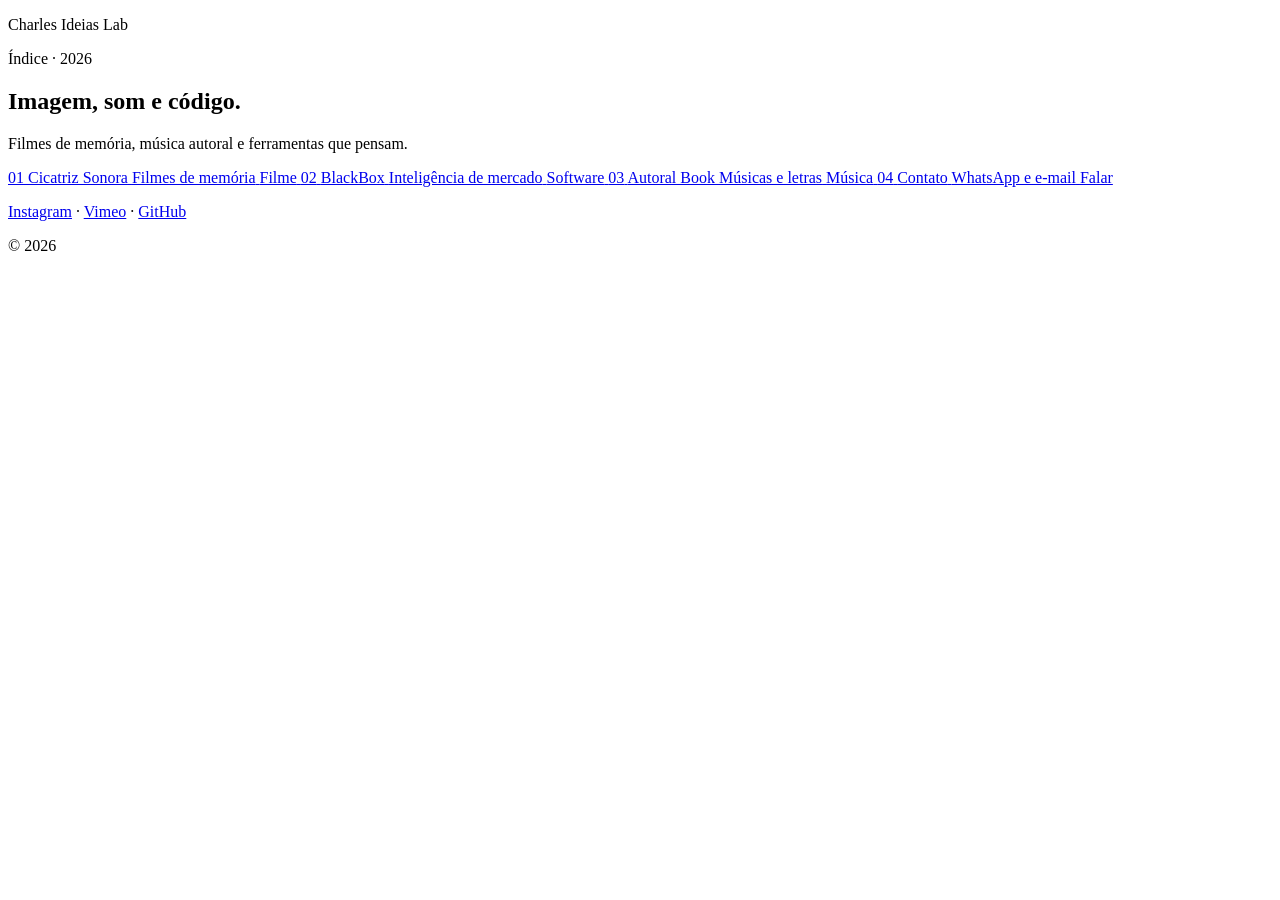
==== index.html @ 976e851d "chore: move published URLs to the charlesideiaslab account" ====
<!DOCTYPE html>
<html lang="pt-BR">
<head>
  <meta charset="utf-8">
  <meta name="viewport" content="width=device-width, initial-scale=1, viewport-fit=cover">
  <title>Charles Ideias Lab — imagem, som e código</title>
  <meta name="description" content="Filmes de memória, música autoral e ferramentas que pensam.">
  <meta name="theme-color" content="#F3F1EC">
  <link rel="canonical" href="https://charlesideiaslab.github.io/hub/">
  <meta property="og:type" content="website">
  <meta property="og:locale" content="pt_BR">
  <meta property="og:title" content="Charles Ideias Lab — imagem, som e código">
  <meta property="og:description" content="Filmes de memória, música autoral e ferramentas que pensam.">
  <meta property="og:image" content="https://charlesideiaslab.github.io/hub/assets/og.png">
  <meta name="twitter:card" content="summary_large_image">
  <link rel="icon" href="assets/favicon.svg" type="image/svg+xml">
  <link rel="preload" href="assets/manrope-latin-wght-normal.woff2" as="font" type="font/woff2" crossorigin>
  <link rel="stylesheet" href="styles.css">
</head>
<body>
  <div class="pagina">
    <header class="topo">
      <p class="marca">Charles Ideias Lab</p>
      <p class="status">Índice · 2026</p>
    </header>

    <main>
      <section class="heroi">
        <h1>Imagem, som e código.</h1>
        <p class="apoio">Filmes de memória, música autoral e ferramentas que pensam.</p>
      </section>

      <nav class="modulos" aria-label="Módulos">
        <a class="modulo" href="https://charlesideiaslab.github.io/cicatriz-sonora/" style="--c:#C25A3C;--c-ink:#A8452C">
          <span class="modulo__num" aria-hidden="true">01</span>
          <span class="chip" aria-hidden="true"></span>
          <span class="modulo__texto">
            <span class="modulo__nome">Cicatriz Sonora</span>
            <span class="modulo__desc">Filmes de memória</span>
          </span>
          <span class="modulo__tag">Filme</span>
        </a>

        <a class="modulo" href="https://github.com/agenteblackbox/blackbox" style="--c:#3B6BE2;--c-ink:#2F55B8">
          <span class="modulo__num" aria-hidden="true">02</span>
          <span class="chip" aria-hidden="true"></span>
          <span class="modulo__texto">
            <span class="modulo__nome">BlackBox</span>
            <span class="modulo__desc">Inteligência de mercado</span>
          </span>
          <span class="modulo__tag">Software</span>
        </a>

        <a class="modulo" href="https://autoral-book.vercel.app" style="--c:#B98A2E;--c-ink:#8A6420">
          <span class="modulo__num" aria-hidden="true">03</span>
          <span class="chip" aria-hidden="true"></span>
          <span class="modulo__texto">
            <span class="modulo__nome">Autoral Book</span>
            <span class="modulo__desc">Músicas e letras</span>
          </span>
          <span class="modulo__tag">Música</span>
        </a>

        <a class="modulo" href="https://wa.me/5547999220690" style="--c:#8C877D;--c-ink:#6E6960">
          <span class="modulo__num" aria-hidden="true">04</span>
          <span class="chip" aria-hidden="true"></span>
          <span class="modulo__texto">
            <span class="modulo__nome">Contato</span>
            <span class="modulo__desc">WhatsApp e e-mail</span>
          </span>
          <span class="modulo__tag">Falar</span>
        </a>
      </nav>
    </main>

    <footer class="rodape">
      <p class="rodape__links">
        <a href="https://www.instagram.com/cicatrizsonora/">Instagram</a>
        <span aria-hidden="true">·</span>
        <a href="https://vimeo.com/1237267495">Vimeo</a>
        <span aria-hidden="true">·</span>
        <a href="https://github.com/charlesideiaslab">GitHub</a>
      </p>
      <p class="rodape__ano">© 2026</p>
    </footer>
  </div>
</body>
</html>
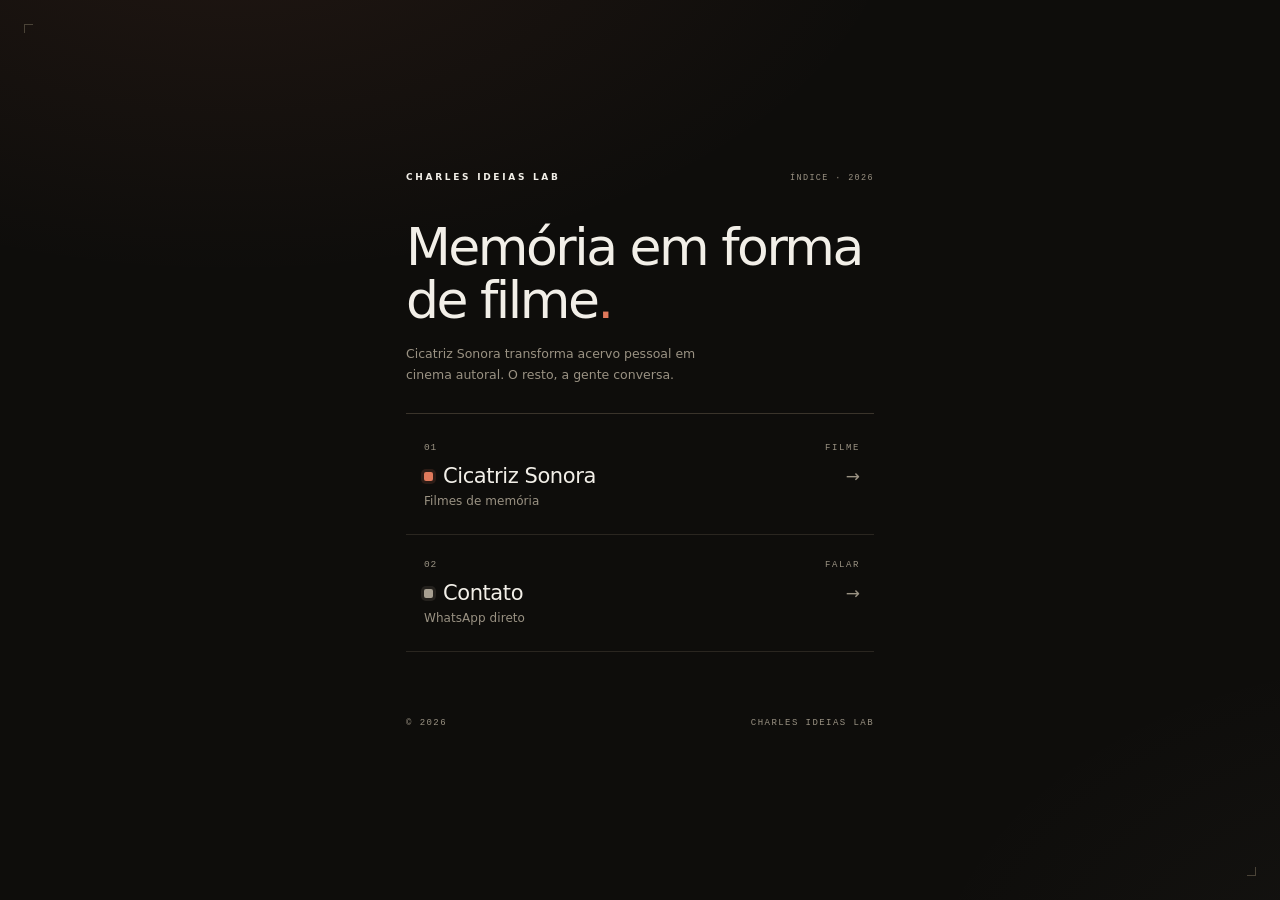
==== commit 16256a56: "feat: dark theme and a two-door index (Cicatriz, Contato)" ====
--- a/index.html
+++ b/index.html
@@ -3,14 +3,14 @@
 <head>
   <meta charset="utf-8">
   <meta name="viewport" content="width=device-width, initial-scale=1, viewport-fit=cover">
-  <title>Charles Ideias Lab — imagem, som e código</title>
-  <meta name="description" content="Filmes de memória, música autoral e ferramentas que pensam.">
-  <meta name="theme-color" content="#F3F1EC">
+  <title>Charles Ideias Lab — memória em forma de filme</title>
+  <meta name="description" content="Cicatriz Sonora transforma acervo pessoal em filmes de memória. Contato direto com Charles Ideias Lab.">
+  <meta name="theme-color" content="#0E0D0B">
   <link rel="canonical" href="https://charlesideiaslab.github.io/hub/">
   <meta property="og:type" content="website">
   <meta property="og:locale" content="pt_BR">
-  <meta property="og:title" content="Charles Ideias Lab — imagem, som e código">
-  <meta property="og:description" content="Filmes de memória, música autoral e ferramentas que pensam.">
+  <meta property="og:title" content="Charles Ideias Lab">
+  <meta property="og:description" content="Memória em forma de filme.">
   <meta property="og:image" content="https://charlesideiaslab.github.io/hub/assets/og.png">
   <meta name="twitter:card" content="summary_large_image">
   <link rel="icon" href="assets/favicon.svg" type="image/svg+xml">
@@ -26,62 +26,40 @@
 
     <main>
       <section class="heroi">
-        <h1>Imagem, som e código.</h1>
-        <p class="apoio">Filmes de memória, música autoral e ferramentas que pensam.</p>
+        <h1>Memória em forma<br>de filme<span class="ponto">.</span></h1>
+        <p class="apoio">Cicatriz Sonora transforma acervo pessoal em cinema autoral. O resto, a gente conversa.</p>
       </section>
 
       <nav class="modulos" aria-label="Módulos">
-        <a class="modulo" href="https://charlesideiaslab.github.io/cicatriz-sonora/" style="--c:#C25A3C;--c-ink:#A8452C">
-          <span class="modulo__num" aria-hidden="true">01</span>
-          <span class="chip" aria-hidden="true"></span>
-          <span class="modulo__texto">
-            <span class="modulo__nome">Cicatriz Sonora</span>
-            <span class="modulo__desc">Filmes de memória</span>
+        <a class="modulo" href="https://charlesideiaslab.github.io/cicatriz-sonora/" style="--c:#E0795B">
+          <span class="modulo__meta">
+            <span class="modulo__num" aria-hidden="true">01</span>
+            <span class="modulo__tag">Filme</span>
           </span>
-          <span class="modulo__tag">Filme</span>
+          <span class="modulo__linha">
+            <span class="modulo__nome"><span class="chip" aria-hidden="true"></span>Cicatriz Sonora</span>
+            <span class="modulo__seta" aria-hidden="true">→</span>
+          </span>
+          <span class="modulo__desc">Filmes de memória</span>
         </a>
 
-        <a class="modulo" href="https://github.com/agenteblackbox/blackbox" style="--c:#3B6BE2;--c-ink:#2F55B8">
-          <span class="modulo__num" aria-hidden="true">02</span>
-          <span class="chip" aria-hidden="true"></span>
-          <span class="modulo__texto">
-            <span class="modulo__nome">BlackBox</span>
-            <span class="modulo__desc">Inteligência de mercado</span>
+        <a class="modulo" href="https://wa.me/5547999220690" style="--c:#A79F91">
+          <span class="modulo__meta">
+            <span class="modulo__num" aria-hidden="true">02</span>
+            <span class="modulo__tag">Falar</span>
           </span>
-          <span class="modulo__tag">Software</span>
-        </a>
-
-        <a class="modulo" href="https://autoral-book.vercel.app" style="--c:#B98A2E;--c-ink:#8A6420">
-          <span class="modulo__num" aria-hidden="true">03</span>
-          <span class="chip" aria-hidden="true"></span>
-          <span class="modulo__texto">
-            <span class="modulo__nome">Autoral Book</span>
-            <span class="modulo__desc">Músicas e letras</span>
+          <span class="modulo__linha">
+            <span class="modulo__nome"><span class="chip" aria-hidden="true"></span>Contato</span>
+            <span class="modulo__seta" aria-hidden="true">→</span>
           </span>
-          <span class="modulo__tag">Música</span>
-        </a>
-
-        <a class="modulo" href="https://wa.me/5547999220690" style="--c:#8C877D;--c-ink:#6E6960">
-          <span class="modulo__num" aria-hidden="true">04</span>
-          <span class="chip" aria-hidden="true"></span>
-          <span class="modulo__texto">
-            <span class="modulo__nome">Contato</span>
-            <span class="modulo__desc">WhatsApp e e-mail</span>
-          </span>
-          <span class="modulo__tag">Falar</span>
+          <span class="modulo__desc">WhatsApp direto</span>
         </a>
       </nav>
     </main>
 
     <footer class="rodape">
-      <p class="rodape__links">
-        <a href="https://www.instagram.com/cicatrizsonora/">Instagram</a>
-        <span aria-hidden="true">·</span>
-        <a href="https://vimeo.com/1237267495">Vimeo</a>
-        <span aria-hidden="true">·</span>
-        <a href="https://github.com/charlesideiaslab">GitHub</a>
-      </p>
-      <p class="rodape__ano">© 2026</p>
+      <p>© 2026</p>
+      <p>Charles Ideias Lab</p>
     </footer>
   </div>
 </body>
--- a/styles.css
+++ b/styles.css
@@ -0,0 +1,290 @@
+﻿@font-face {
+  font-family: "Manrope";
+  src: url("assets/manrope-latin-wght-normal.woff2") format("woff2");
+  font-weight: 200 800;
+  font-style: normal;
+  font-display: swap;
+}
+
+:root {
+  --bg: #0E0D0B;
+  --bg-hover: #17140F;
+  --bg-active: #1D1913;
+  --ink: #F2EFE8;
+  --dim: #9A9283;
+  --rule: #2A2620;
+  --rule-strong: #3A342B;
+  --mark: #4A4337;
+  --accent: #E0795B;
+  --sans: "Manrope", system-ui, -apple-system, "Segoe UI", sans-serif;
+  --mono: ui-monospace, "Cascadia Mono", Consolas, "Courier New", monospace;
+}
+
+* { box-sizing: border-box; }
+
+html { background: var(--bg); }
+
+body {
+  margin: 0;
+  min-height: 100dvh;
+  background:
+    radial-gradient(1100px 620px at 18% -12%, rgba(224, 121, 91, .09), transparent 62%),
+    radial-gradient(900px 620px at 112% 112%, rgba(167, 159, 145, .05), transparent 58%),
+    var(--bg);
+  background-attachment: fixed;
+  color: var(--ink);
+  font-family: var(--sans);
+  -webkit-font-smoothing: antialiased;
+  -moz-osx-font-smoothing: grayscale;
+}
+
+
+p, h1 { margin: 0; }
+a { color: inherit; text-decoration: none; }
+
+::selection { background: rgba(224, 121, 91, .28); }
+
+.pagina {
+  min-height: 100dvh;
+  max-width: 520px;
+  margin: 0 auto;
+  padding: 34px 26px max(26px, env(safe-area-inset-bottom));
+  display: flex;
+  flex-direction: column;
+}
+
+.topo {
+  display: flex;
+  justify-content: space-between;
+  align-items: baseline;
+  gap: 16px;
+}
+
+.marca {
+  font-size: 9px;
+  font-weight: 600;
+  letter-spacing: .3em;
+  text-transform: uppercase;
+}
+
+.status {
+  font-family: var(--mono);
+  font-size: 8.5px;
+  letter-spacing: .16em;
+  text-transform: uppercase;
+  color: var(--dim);
+  white-space: nowrap;
+}
+
+.heroi {
+  padding: 38px 0 28px;
+  border-bottom: 1px solid var(--rule-strong);
+}
+
+h1 {
+  font-size: clamp(34px, 9.2vw, 44px);
+  line-height: 1.02;
+  font-weight: 400;
+  letter-spacing: -.048em;
+  text-wrap: balance;
+}
+
+.apoio {
+  margin-top: 16px;
+  max-width: 300px;
+  font-size: 12.5px;
+  line-height: 1.7;
+  color: var(--dim);
+  text-wrap: pretty;
+}
+
+.ponto { color: var(--accent); }
+
+.modulos { padding-top: 4px; }
+
+main {
+  display: flex;
+  flex-direction: column;
+  justify-content: center;
+  flex: 1;
+}
+
+.modulo {
+  position: relative;
+  display: block;
+  padding: 20px 12px 22px 16px;
+  border-bottom: 1px solid var(--rule);
+  transition: background .18s ease;
+}
+
+.modulo::before {
+  content: "";
+  position: absolute;
+  left: 0;
+  top: 16px;
+  bottom: 16px;
+  width: 2px;
+  background: var(--c);
+  opacity: 0;
+  transform: scaleY(.35);
+  transform-origin: center;
+  transition: opacity .18s ease, transform .18s ease;
+}
+
+.modulo__meta {
+  display: flex;
+  justify-content: space-between;
+  align-items: baseline;
+  gap: 12px;
+  margin-bottom: 11px;
+}
+
+.modulo__num {
+  font-family: var(--mono);
+  font-size: 9.5px;
+  letter-spacing: .08em;
+  color: var(--dim);
+}
+
+.modulo__tag {
+  font-family: var(--mono);
+  font-size: 9px;
+  letter-spacing: .18em;
+  text-transform: uppercase;
+  color: var(--dim);
+  transition: color .18s ease;
+}
+
+.modulo__linha {
+  display: flex;
+  justify-content: space-between;
+  align-items: center;
+  gap: 14px;
+}
+
+.modulo__nome {
+  display: inline-flex;
+  align-items: center;
+  gap: 10px;
+  font-size: 19px;
+  font-weight: 500;
+  letter-spacing: -.02em;
+}
+
+.chip {
+  width: 9px;
+  height: 9px;
+  border-radius: 2px;
+  background: var(--c);
+  box-shadow: 0 0 0 3px color-mix(in srgb, var(--c) 14%, transparent);
+}
+
+.modulo__seta {
+  font-size: 17px;
+  line-height: 1;
+  color: var(--dim);
+  transition: transform .18s ease, color .18s ease;
+}
+
+.modulo__desc {
+  display: block;
+  margin-top: 6px;
+  font-size: 12px;
+  letter-spacing: .005em;
+  color: var(--dim);
+}
+
+.modulo:focus-visible {
+  outline: 2px solid var(--ink);
+  outline-offset: 3px;
+}
+
+.modulo:active { background: var(--bg-active); }
+
+@media (hover: hover) {
+  .modulo:hover { background: var(--bg-hover); }
+  .modulo:hover::before { opacity: 1; transform: scaleY(1); }
+  .modulo:hover .modulo__seta { transform: translateX(4px); color: var(--ink); }
+  .modulo:hover .modulo__tag { color: var(--c); }
+}
+
+.rodape {
+  margin-top: auto;
+  padding-top: 22px;
+  display: flex;
+  justify-content: space-between;
+  align-items: center;
+  gap: 12px;
+  font-family: var(--mono);
+  font-size: 9px;
+  letter-spacing: .16em;
+  text-transform: uppercase;
+  color: var(--dim);
+}
+
+@keyframes aparecer {
+  from { opacity: 0; transform: translateY(8px); }
+  to { opacity: 1; transform: none; }
+}
+
+.topo, .heroi, .modulo {
+  animation: aparecer .55s cubic-bezier(.2, .7, .2, 1) both;
+}
+
+.heroi { animation-delay: .05s; }
+.modulo:nth-child(1) { animation-delay: .13s; }
+.modulo:nth-child(2) { animation-delay: .21s; }
+
+@media (prefers-reduced-motion: reduce) {
+  .topo, .heroi, .modulo { animation: none; }
+  .modulo,
+  .modulo::before,
+  .modulo__seta,
+  .modulo__tag { transition: none; }
+  .modulo:hover .modulo__seta { transform: none; }
+}
+
+@media (min-width: 900px) {
+  .pagina {
+    justify-content: center;
+    padding-top: 56px;
+    padding-bottom: 56px;
+  }
+
+  main {
+    display: block;
+    flex: 0 0 auto;
+  }
+
+  .rodape { margin-top: 44px; }
+
+  h1 { font-size: 52px; }
+
+  .modulo { padding: 24px 14px 26px 18px; }
+
+  .modulo__nome { font-size: 21px; }
+
+  .pagina::before,
+  .pagina::after {
+    content: "";
+    position: fixed;
+    width: 8px;
+    height: 8px;
+    pointer-events: none;
+    border-top: 1px solid var(--mark);
+    border-left: 1px solid var(--mark);
+    top: 24px;
+    left: 24px;
+  }
+
+  .pagina::after {
+    top: auto;
+    left: auto;
+    right: 24px;
+    bottom: 24px;
+    border-top: 0;
+    border-left: 0;
+    border-right: 1px solid var(--mark);
+    border-bottom: 1px solid var(--mark);
+  }
+}
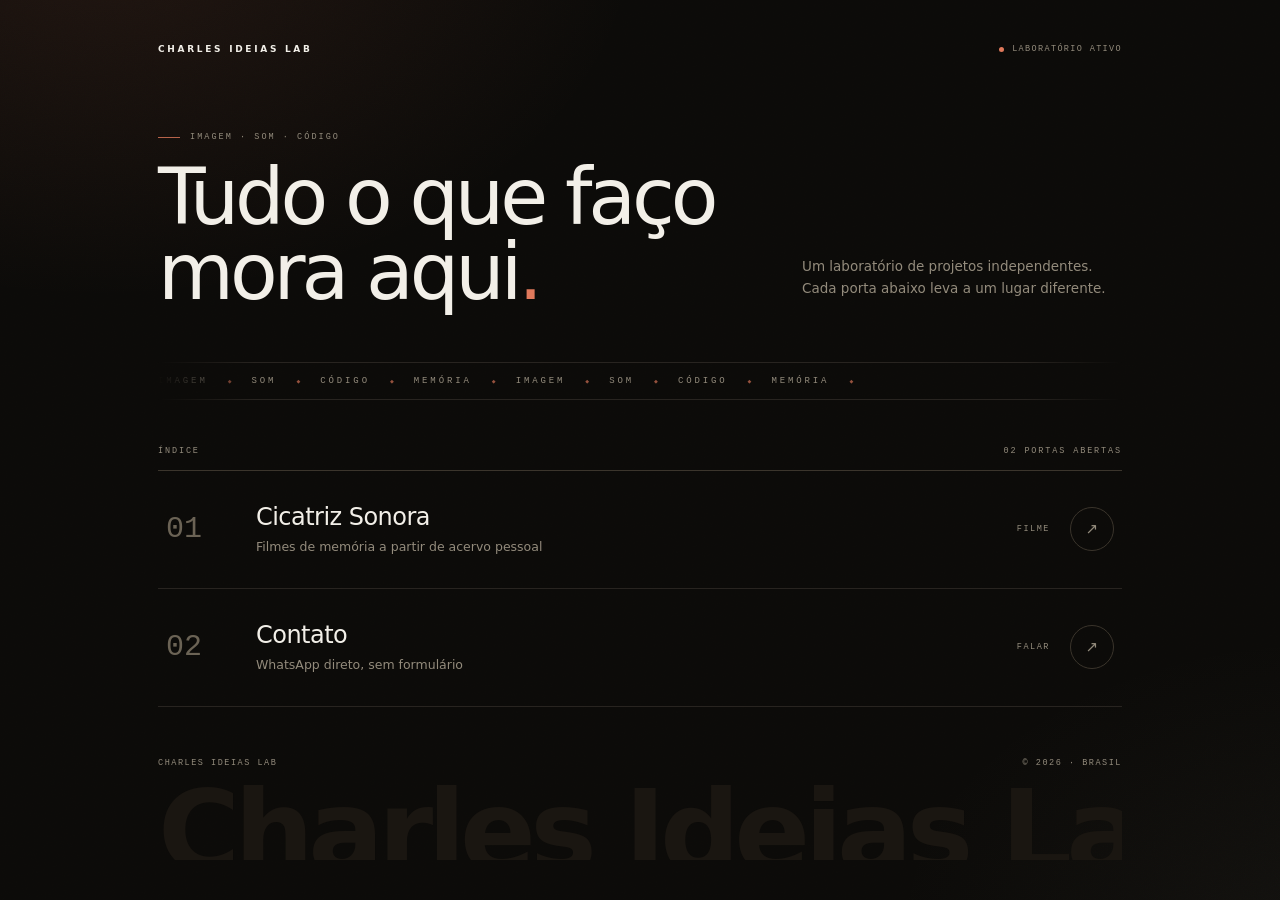
==== commit 51141687: "feat: brand home for the lab with ticker, index and masthead" ====
--- a/index.html
+++ b/index.html
@@ -3,14 +3,14 @@
 <head>
   <meta charset="utf-8">
   <meta name="viewport" content="width=device-width, initial-scale=1, viewport-fit=cover">
-  <title>Charles Ideias Lab — memória em forma de filme</title>
-  <meta name="description" content="Cicatriz Sonora transforma acervo pessoal em filmes de memória. Contato direto com Charles Ideias Lab.">
-  <meta name="theme-color" content="#0E0D0B">
+  <title>Charles Ideias Lab — tudo o que faço mora aqui</title>
+  <meta name="description" content="Laboratório de imagem, som e código. Projetos independentes, cada um com sua porta.">
+  <meta name="theme-color" content="#0C0B09">
   <link rel="canonical" href="https://charlesideiaslab.github.io/hub/">
   <meta property="og:type" content="website">
   <meta property="og:locale" content="pt_BR">
   <meta property="og:title" content="Charles Ideias Lab">
-  <meta property="og:description" content="Memória em forma de filme.">
+  <meta property="og:description" content="Tudo o que faço mora aqui.">
   <meta property="og:image" content="https://charlesideiaslab.github.io/hub/assets/og.png">
   <meta name="twitter:card" content="summary_large_image">
   <link rel="icon" href="assets/favicon.svg" type="image/svg+xml">
@@ -18,48 +18,68 @@
   <link rel="stylesheet" href="styles.css">
 </head>
 <body>
+  <div class="grao" aria-hidden="true"></div>
+
   <div class="pagina">
     <header class="topo">
       <p class="marca">Charles Ideias Lab</p>
-      <p class="status">Índice · 2026</p>
+      <p class="status"><span class="pulso" aria-hidden="true"></span>Laboratório ativo</p>
     </header>
 
     <main>
       <section class="heroi">
-        <h1>Memória em forma<br>de filme<span class="ponto">.</span></h1>
-        <p class="apoio">Cicatriz Sonora transforma acervo pessoal em cinema autoral. O resto, a gente conversa.</p>
+        <p class="olho">Imagem · Som · Código</p>
+        <h1>Tudo o que faço<br>mora aqui<span class="ponto">.</span></h1>
+        <p class="apoio">Um laboratório de projetos independentes. Cada porta abaixo leva a um lugar diferente.</p>
       </section>
 
-      <nav class="modulos" aria-label="Módulos">
-        <a class="modulo" href="https://charlesideiaslab.github.io/cicatriz-sonora/" style="--c:#E0795B">
-          <span class="modulo__meta">
+      <div class="ticker" aria-hidden="true">
+        <div class="ticker__trilha">
+          <span>Imagem</span><i>◆</i><span>Som</span><i>◆</i><span>Código</span><i>◆</i><span>Memória</span><i>◆</i>
+          <span>Imagem</span><i>◆</i><span>Som</span><i>◆</i><span>Código</span><i>◆</i><span>Memória</span><i>◆</i>
+        </div>
+      </div>
+
+      <section class="indice">
+        <div class="indice__topo">
+          <span class="rotulo">Índice</span>
+          <span class="rotulo">02 portas abertas</span>
+        </div>
+
+        <nav class="modulos" aria-label="Módulos">
+          <a class="modulo" href="https://charlesideiaslab.github.io/cicatriz-sonora/" style="--c:#E0795B">
             <span class="modulo__num" aria-hidden="true">01</span>
-            <span class="modulo__tag">Filme</span>
-          </span>
-          <span class="modulo__linha">
-            <span class="modulo__nome"><span class="chip" aria-hidden="true"></span>Cicatriz Sonora</span>
-            <span class="modulo__seta" aria-hidden="true">→</span>
-          </span>
-          <span class="modulo__desc">Filmes de memória</span>
-        </a>
+            <span class="modulo__corpo">
+              <span class="modulo__nome">Cicatriz Sonora</span>
+              <span class="modulo__desc">Filmes de memória a partir de acervo pessoal</span>
+            </span>
+            <span class="modulo__dir">
+              <span class="modulo__tag">Filme</span>
+              <span class="modulo__seta" aria-hidden="true">↗</span>
+            </span>
+          </a>
 
-        <a class="modulo" href="https://wa.me/5547999220690" style="--c:#A79F91">
-          <span class="modulo__meta">
+          <a class="modulo" href="https://wa.me/5547999220690" style="--c:#A79F91">
             <span class="modulo__num" aria-hidden="true">02</span>
-            <span class="modulo__tag">Falar</span>
-          </span>
-          <span class="modulo__linha">
-            <span class="modulo__nome"><span class="chip" aria-hidden="true"></span>Contato</span>
-            <span class="modulo__seta" aria-hidden="true">→</span>
-          </span>
-          <span class="modulo__desc">WhatsApp direto</span>
-        </a>
-      </nav>
+            <span class="modulo__corpo">
+              <span class="modulo__nome">Contato</span>
+              <span class="modulo__desc">WhatsApp direto, sem formulário</span>
+            </span>
+            <span class="modulo__dir">
+              <span class="modulo__tag">Falar</span>
+              <span class="modulo__seta" aria-hidden="true">↗</span>
+            </span>
+          </a>
+        </nav>
+      </section>
     </main>
 
     <footer class="rodape">
-      <p>© 2026</p>
-      <p>Charles Ideias Lab</p>
+      <div class="rodape__meta">
+        <span>Charles Ideias Lab</span>
+        <span>© 2026 · Brasil</span>
+      </div>
+      <p class="rodape__marca" aria-hidden="true">Charles Ideias Lab</p>
     </footer>
   </div>
 </body>
--- a/styles.css
+++ b/styles.css
@@ -7,14 +7,13 @@
 }
 
 :root {
-  --bg: #0E0D0B;
-  --bg-hover: #17140F;
-  --bg-active: #1D1913;
+  --bg: #0C0B09;
+  --bg-soft: #14120E;
   --ink: #F2EFE8;
-  --dim: #9A9283;
-  --rule: #2A2620;
-  --rule-strong: #3A342B;
-  --mark: #4A4337;
+  --dim: #938B7C;
+  --rule: #282420;
+  --rule-strong: #3B352C;
+  --num: #6B6355;
   --accent: #E0795B;
   --sans: "Manrope", system-ui, -apple-system, "Segoe UI", sans-serif;
   --mono: ui-monospace, "Cascadia Mono", Consolas, "Courier New", monospace;
@@ -28,8 +27,8 @@
   margin: 0;
   min-height: 100dvh;
   background:
-    radial-gradient(1100px 620px at 18% -12%, rgba(224, 121, 91, .09), transparent 62%),
-    radial-gradient(900px 620px at 112% 112%, rgba(167, 159, 145, .05), transparent 58%),
+    radial-gradient(900px 620px at 8% -8%, rgba(224, 121, 91, .10), transparent 60%),
+    radial-gradient(760px 520px at 104% 104%, rgba(147, 139, 124, .06), transparent 58%),
     var(--bg);
   background-attachment: fixed;
   color: var(--ink);
@@ -38,17 +37,27 @@
   -moz-osx-font-smoothing: grayscale;
 }
 
+.grao {
+  position: fixed;
+  inset: 0;
+  z-index: 0;
+  pointer-events: none;
+  opacity: .05;
+  mix-blend-mode: soft-light;
+  background-image: url("data:image/svg+xml,%3Csvg xmlns='http://www.w3.org/2000/svg' width='160' height='160'%3E%3Cfilter id='n'%3E%3CfeTurbulence type='fractalNoise' baseFrequency='.9' numOctaves='2'/%3E%3C/filter%3E%3Crect width='160' height='160' filter='url(%23n)'/%3E%3C/svg%3E");
+}
 
 p, h1 { margin: 0; }
 a { color: inherit; text-decoration: none; }
-
-::selection { background: rgba(224, 121, 91, .28); }
+::selection { background: rgba(224, 121, 91, .3); }
 
 .pagina {
+  position: relative;
+  z-index: 1;
   min-height: 100dvh;
-  max-width: 520px;
+  max-width: 1060px;
   margin: 0 auto;
-  padding: 34px 26px max(26px, env(safe-area-inset-bottom));
+  padding: 34px 24px max(26px, env(safe-area-inset-bottom));
   display: flex;
   flex-direction: column;
 }
@@ -56,18 +65,21 @@
 .topo {
   display: flex;
   justify-content: space-between;
-  align-items: baseline;
+  align-items: center;
   gap: 16px;
 }
 
 .marca {
   font-size: 9px;
-  font-weight: 600;
+  font-weight: 700;
   letter-spacing: .3em;
   text-transform: uppercase;
 }
 
 .status {
+  display: inline-flex;
+  align-items: center;
+  gap: 8px;
   font-family: var(--mono);
   font-size: 8.5px;
   letter-spacing: .16em;
@@ -76,122 +88,196 @@
   white-space: nowrap;
 }
 
-.heroi {
-  padding: 38px 0 28px;
+.pulso {
+  width: 5px;
+  height: 5px;
+  border-radius: 50%;
+  background: var(--accent);
+  animation: pulsar 2.8s ease-out infinite;
+}
+
+.heroi { padding: 46px 0 34px; }
+
+.olho {
+  display: flex;
+  align-items: center;
+  gap: 10px;
+  margin-bottom: 18px;
+  font-family: var(--mono);
+  font-size: 8.5px;
+  letter-spacing: .24em;
+  text-transform: uppercase;
+  color: var(--dim);
+}
+
+.olho::before {
+  content: "";
+  width: 22px;
+  height: 1px;
+  background: var(--accent);
+  opacity: .8;
+}
+
+h1 {
+  font-size: clamp(40px, 11vw, 56px);
+  line-height: .98;
+  font-weight: 400;
+  letter-spacing: -.052em;
+  text-wrap: balance;
+}
+
+.ponto { color: var(--accent); }
+
+.apoio {
+  margin-top: 20px;
+  max-width: 330px;
+  font-size: 13px;
+  line-height: 1.65;
+  color: var(--dim);
+  text-wrap: pretty;
+}
+
+.ticker {
+  overflow: hidden;
+  border-top: 1px solid var(--rule);
+  border-bottom: 1px solid var(--rule);
+  padding: 13px 0;
+  -webkit-mask-image: linear-gradient(90deg, transparent, #000 10%, #000 90%, transparent);
+  mask-image: linear-gradient(90deg, transparent, #000 10%, #000 90%, transparent);
+}
+
+.ticker__trilha {
+  display: flex;
+  align-items: center;
+  gap: 20px;
+  width: max-content;
+  animation: deslizar 34s linear infinite;
+}
+
+.ticker span {
+  font-family: var(--mono);
+  font-size: 9px;
+  letter-spacing: .32em;
+  text-transform: uppercase;
+  color: var(--dim);
+}
+
+.ticker i {
+  font-style: normal;
+  font-size: 5px;
+  color: var(--accent);
+  opacity: .65;
+}
+
+.indice { padding-top: 38px; }
+
+.indice__topo {
+  display: flex;
+  justify-content: space-between;
+  gap: 12px;
+  padding-bottom: 14px;
   border-bottom: 1px solid var(--rule-strong);
 }
 
-h1 {
-  font-size: clamp(34px, 9.2vw, 44px);
-  line-height: 1.02;
-  font-weight: 400;
-  letter-spacing: -.048em;
-  text-wrap: balance;
-}
-
-.apoio {
-  margin-top: 16px;
-  max-width: 300px;
-  font-size: 12.5px;
-  line-height: 1.7;
-  color: var(--dim);
-  text-wrap: pretty;
-}
-
-.ponto { color: var(--accent); }
-
-.modulos { padding-top: 4px; }
-
-main {
-  display: flex;
-  flex-direction: column;
-  justify-content: center;
-  flex: 1;
+.rotulo {
+  font-family: var(--mono);
+  font-size: 8.5px;
+  letter-spacing: .22em;
+  text-transform: uppercase;
+  color: var(--dim);
 }
 
 .modulo {
   position: relative;
-  display: block;
-  padding: 20px 12px 22px 16px;
+  display: grid;
+  grid-template-columns: 42px minmax(0, 1fr) auto;
+  align-items: center;
+  gap: 14px;
+  padding: 24px 4px;
   border-bottom: 1px solid var(--rule);
-  transition: background .18s ease;
+  isolation: isolate;
 }
 
 .modulo::before {
   content: "";
   position: absolute;
-  left: 0;
-  top: 16px;
-  bottom: 16px;
-  width: 2px;
-  background: var(--c);
+  inset: 0;
+  z-index: -1;
+  background: linear-gradient(90deg, color-mix(in srgb, var(--c) 9%, transparent), transparent 62%);
   opacity: 0;
-  transform: scaleY(.35);
-  transform-origin: center;
-  transition: opacity .18s ease, transform .18s ease;
-}
-
-.modulo__meta {
-  display: flex;
-  justify-content: space-between;
-  align-items: baseline;
-  gap: 12px;
-  margin-bottom: 11px;
+  transition: opacity .25s ease;
+}
+
+.modulo::after {
+  content: "";
+  position: absolute;
+  right: -30px;
+  top: 50%;
+  width: 200px;
+  height: 200px;
+  transform: translateY(-50%);
+  z-index: -1;
+  background: radial-gradient(circle, color-mix(in srgb, var(--c) 20%, transparent), transparent 68%);
+  opacity: 0;
+  transition: opacity .3s ease;
+  pointer-events: none;
 }
 
 .modulo__num {
   font-family: var(--mono);
-  font-size: 9.5px;
-  letter-spacing: .08em;
-  color: var(--dim);
-}
-
-.modulo__tag {
-  font-family: var(--mono);
-  font-size: 9px;
-  letter-spacing: .18em;
-  text-transform: uppercase;
-  color: var(--dim);
-  transition: color .18s ease;
-}
-
-.modulo__linha {
-  display: flex;
-  justify-content: space-between;
-  align-items: center;
-  gap: 14px;
-}
+  font-size: clamp(24px, 6.4vw, 30px);
+  line-height: 1;
+  color: var(--num);
+  font-variant-numeric: tabular-nums;
+  transition: color .25s ease;
+}
+
+.modulo__corpo { min-width: 0; }
 
 .modulo__nome {
-  display: inline-flex;
-  align-items: center;
-  gap: 10px;
-  font-size: 19px;
+  display: block;
+  font-size: clamp(19px, 5.2vw, 24px);
   font-weight: 500;
-  letter-spacing: -.02em;
-}
-
-.chip {
-  width: 9px;
-  height: 9px;
-  border-radius: 2px;
-  background: var(--c);
-  box-shadow: 0 0 0 3px color-mix(in srgb, var(--c) 14%, transparent);
-}
-
-.modulo__seta {
-  font-size: 17px;
-  line-height: 1;
-  color: var(--dim);
-  transition: transform .18s ease, color .18s ease;
+  letter-spacing: -.022em;
+  transition: transform .25s ease;
 }
 
 .modulo__desc {
   display: block;
-  margin-top: 6px;
-  font-size: 12px;
-  letter-spacing: .005em;
-  color: var(--dim);
+  margin-top: 5px;
+  font-size: 11.5px;
+  line-height: 1.45;
+  color: var(--dim);
+  overflow: hidden;
+  text-overflow: ellipsis;
+}
+
+.modulo__dir {
+  display: flex;
+  align-items: center;
+  gap: 14px;
+}
+
+.modulo__tag {
+  font-family: var(--mono);
+  font-size: 8.5px;
+  letter-spacing: .18em;
+  text-transform: uppercase;
+  color: var(--dim);
+  transition: color .25s ease;
+}
+
+.modulo__seta {
+  display: grid;
+  place-items: center;
+  width: 40px;
+  height: 40px;
+  border: 1px solid var(--rule-strong);
+  border-radius: 50%;
+  font-size: 14px;
+  line-height: 1;
+  color: var(--dim);
+  transition: transform .25s ease, background .25s ease, border-color .25s ease, color .25s ease;
 }
 
 .modulo:focus-visible {
@@ -199,92 +285,124 @@
   outline-offset: 3px;
 }
 
-.modulo:active { background: var(--bg-active); }
+.modulo:active { background: var(--bg-soft); }
 
 @media (hover: hover) {
-  .modulo:hover { background: var(--bg-hover); }
-  .modulo:hover::before { opacity: 1; transform: scaleY(1); }
-  .modulo:hover .modulo__seta { transform: translateX(4px); color: var(--ink); }
-  .modulo:hover .modulo__tag { color: var(--c); }
+  .modulo:hover::before,
+  .modulo:hover::after { opacity: 1; }
+  .modulo:hover .modulo__num { color: var(--c); }
+  .modulo:hover .modulo__nome { transform: translateX(3px); }
+  .modulo:hover .modulo__tag { color: var(--ink); }
+  .modulo:hover .modulo__seta {
+    background: var(--c);
+    border-color: var(--c);
+    color: #0C0B09;
+    transform: rotate(45deg);
+  }
 }
 
 .rodape {
   margin-top: auto;
-  padding-top: 22px;
+  padding-top: 44px;
+  overflow: hidden;
+}
+
+.rodape__meta {
   display: flex;
   justify-content: space-between;
   align-items: center;
   gap: 12px;
-  font-family: var(--mono);
-  font-size: 9px;
-  letter-spacing: .16em;
-  text-transform: uppercase;
-  color: var(--dim);
+  padding-bottom: 20px;
+  font-family: var(--mono);
+  font-size: 8.5px;
+  letter-spacing: .18em;
+  text-transform: uppercase;
+  color: var(--dim);
+}
+
+.rodape__marca {
+  margin: 0 0 -.14em;
+  font-size: clamp(40px, 9vw, 112px);
+  line-height: .78;
+  font-weight: 700;
+  letter-spacing: -.052em;
+  white-space: nowrap;
+  color: #1A1611;
+}
+
+@keyframes pulsar {
+  0% { box-shadow: 0 0 0 0 rgba(224, 121, 91, .45); }
+  70% { box-shadow: 0 0 0 7px rgba(224, 121, 91, 0); }
+  100% { box-shadow: 0 0 0 0 rgba(224, 121, 91, 0); }
+}
+
+@keyframes deslizar {
+  to { transform: translateX(-50%); }
 }
 
 @keyframes aparecer {
-  from { opacity: 0; transform: translateY(8px); }
+  from { opacity: 0; transform: translateY(10px); }
   to { opacity: 1; transform: none; }
 }
 
-.topo, .heroi, .modulo {
-  animation: aparecer .55s cubic-bezier(.2, .7, .2, 1) both;
+.topo, .heroi, .ticker, .indice {
+  animation: aparecer .6s cubic-bezier(.2, .7, .2, 1) both;
 }
 
 .heroi { animation-delay: .05s; }
-.modulo:nth-child(1) { animation-delay: .13s; }
-.modulo:nth-child(2) { animation-delay: .21s; }
+.ticker { animation-delay: .14s; }
+.indice { animation-delay: .2s; }
 
 @media (prefers-reduced-motion: reduce) {
-  .topo, .heroi, .modulo { animation: none; }
-  .modulo,
-  .modulo::before,
-  .modulo__seta,
-  .modulo__tag { transition: none; }
+  .topo, .heroi, .ticker, .indice { animation: none; }
+  .ticker__trilha { animation: none; }
+  .pulso { animation: none; }
+  .modulo, .modulo::before, .modulo::after,
+  .modulo__num, .modulo__nome, .modulo__tag, .modulo__seta { transition: none; }
+  .modulo:hover .modulo__nome { transform: none; }
   .modulo:hover .modulo__seta { transform: none; }
 }
 
 @media (min-width: 900px) {
-  .pagina {
-    justify-content: center;
-    padding-top: 56px;
-    padding-bottom: 56px;
+  .pagina { padding: 44px 48px 40px; }
+
+  .heroi {
+    display: grid;
+    grid-template-columns: minmax(0, 1fr) 320px;
+    column-gap: 64px;
+    align-items: end;
+    padding: 78px 0 52px;
   }
 
-  main {
-    display: block;
-    flex: 0 0 auto;
+  .olho { grid-column: 1 / -1; }
+
+  h1 {
+    grid-column: 1;
+    font-size: 78px;
+    line-height: .96;
   }
 
-  .rodape { margin-top: 44px; }
-
-  h1 { font-size: 52px; }
-
-  .modulo { padding: 24px 14px 26px 18px; }
-
-  .modulo__nome { font-size: 21px; }
-
-  .pagina::before,
-  .pagina::after {
-    content: "";
-    position: fixed;
-    width: 8px;
-    height: 8px;
-    pointer-events: none;
-    border-top: 1px solid var(--mark);
-    border-left: 1px solid var(--mark);
-    top: 24px;
-    left: 24px;
+  .apoio {
+    grid-column: 2;
+    align-self: end;
+    margin-top: 0;
+    padding-bottom: 10px;
+    font-size: 13.5px;
   }
 
-  .pagina::after {
-    top: auto;
-    left: auto;
-    right: 24px;
-    bottom: 24px;
-    border-top: 0;
-    border-left: 0;
-    border-right: 1px solid var(--mark);
-    border-bottom: 1px solid var(--mark);
+  .indice { padding-top: 46px; }
+
+  .modulo {
+    grid-template-columns: 64px minmax(0, 1fr) auto;
+    gap: 26px;
+    padding: 32px 8px;
   }
-}
+
+  .modulo__desc { margin-top: 7px; font-size: 12.5px; }
+
+  .modulo__seta { width: 44px; height: 44px; font-size: 15px; }
+
+  .modulo__dir { gap: 20px; }
+
+  .rodape { padding-top: 48px; }
+}
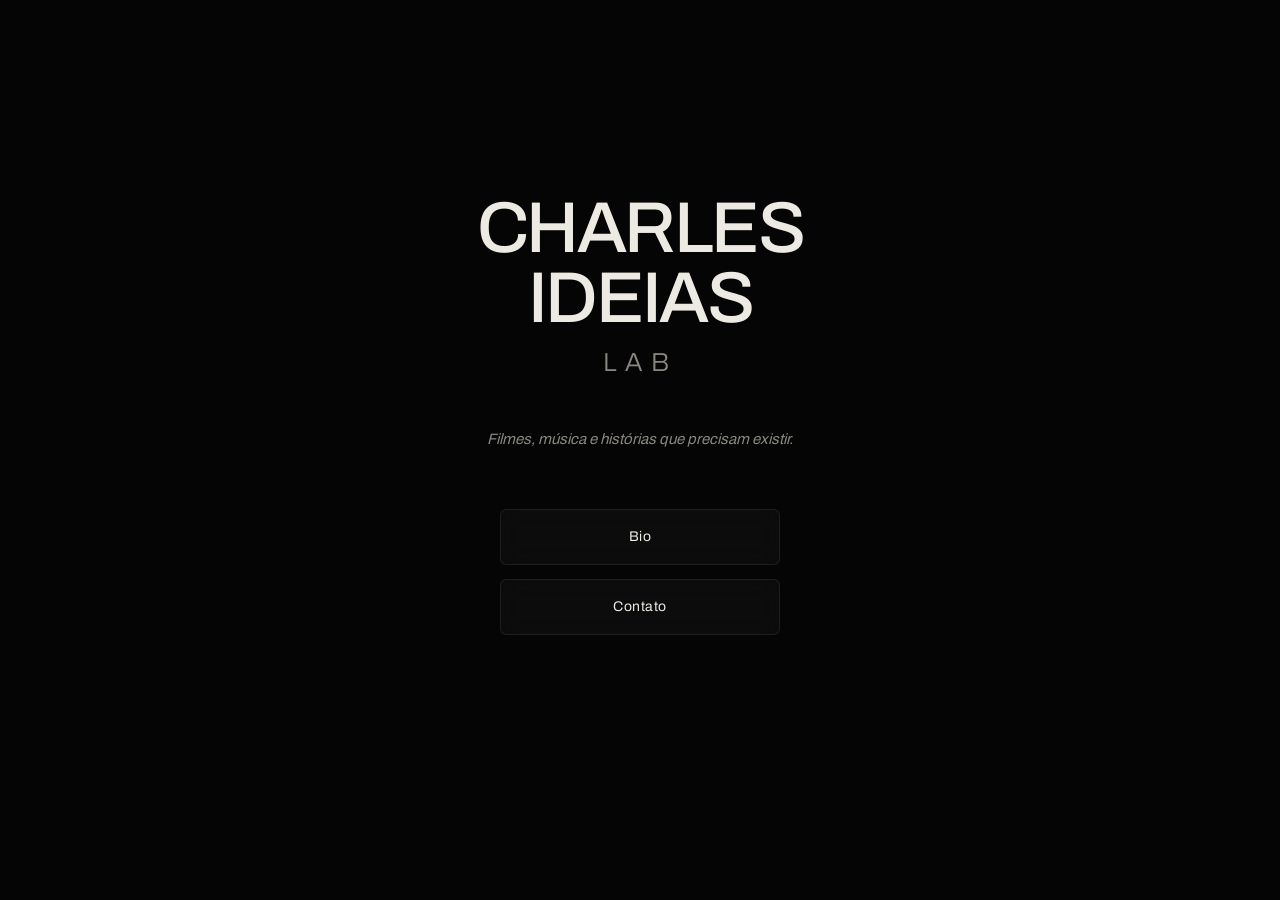
==== commit 78d6369d: "feat: capa minimalista de cineasta com fundo de video e menu glass - Layout centralizado estilo link" ====
--- a/index.html
+++ b/index.html
@@ -1,86 +1,41 @@
-<!DOCTYPE html>
+﻿<!DOCTYPE html>
 <html lang="pt-BR">
 <head>
   <meta charset="utf-8">
   <meta name="viewport" content="width=device-width, initial-scale=1, viewport-fit=cover">
-  <title>Charles Ideias Lab — tudo o que faço mora aqui</title>
-  <meta name="description" content="Laboratório de imagem, som e código. Projetos independentes, cada um com sua porta.">
-  <meta name="theme-color" content="#0C0B09">
+  <title>Charles Ideias Lab</title>
+  <meta name="description" content="Filmes, música e histórias que precisam existir.">
+  <meta name="theme-color" content="#050505">
   <link rel="canonical" href="https://charlesideiaslab.github.io/hub/">
   <meta property="og:type" content="website">
   <meta property="og:locale" content="pt_BR">
   <meta property="og:title" content="Charles Ideias Lab">
-  <meta property="og:description" content="Tudo o que faço mora aqui.">
+  <meta property="og:description" content="Filmes, música e histórias que precisam existir.">
   <meta property="og:image" content="https://charlesideiaslab.github.io/hub/assets/og.png">
   <meta name="twitter:card" content="summary_large_image">
   <link rel="icon" href="assets/favicon.svg" type="image/svg+xml">
-  <link rel="preload" href="assets/manrope-latin-wght-normal.woff2" as="font" type="font/woff2" crossorigin>
+  <link rel="preload" href="assets/archivo-latin.woff2" as="font" type="font/woff2" crossorigin>
   <link rel="stylesheet" href="styles.css">
 </head>
 <body>
-  <div class="grao" aria-hidden="true"></div>
+  <div class="fundo-video">
+    <video autoplay muted loop playsinline>
+      <source src="assets/background 4.mp4" type="video/mp4">
+    </video>
+  </div>
 
-  <div class="pagina">
-    <header class="topo">
-      <p class="marca">Charles Ideias Lab</p>
-      <p class="status"><span class="pulso" aria-hidden="true"></span>Laboratório ativo</p>
+  <div class="centro">
+    <header class="marca-bloco">
+      <h1 class="marca">Charles Ideias</h1>
+      <p class="complemento">Lab</p>
     </header>
 
-    <main>
-      <section class="heroi">
-        <p class="olho">Imagem · Som · Código</p>
-        <h1>Tudo o que faço<br>mora aqui<span class="ponto">.</span></h1>
-        <p class="apoio">Um laboratório de projetos independentes. Cada porta abaixo leva a um lugar diferente.</p>
-      </section>
+    <p class="frase">Filmes, música e histórias que precisam existir.</p>
 
-      <div class="ticker" aria-hidden="true">
-        <div class="ticker__trilha">
-          <span>Imagem</span><i>◆</i><span>Som</span><i>◆</i><span>Código</span><i>◆</i><span>Memória</span><i>◆</i>
-          <span>Imagem</span><i>◆</i><span>Som</span><i>◆</i><span>Código</span><i>◆</i><span>Memória</span><i>◆</i>
-        </div>
-      </div>
-
-      <section class="indice">
-        <div class="indice__topo">
-          <span class="rotulo">Índice</span>
-          <span class="rotulo">02 portas abertas</span>
-        </div>
-
-        <nav class="modulos" aria-label="Módulos">
-          <a class="modulo" href="https://charlesideiaslab.github.io/cicatriz-sonora/" style="--c:#E0795B">
-            <span class="modulo__num" aria-hidden="true">01</span>
-            <span class="modulo__corpo">
-              <span class="modulo__nome">Cicatriz Sonora</span>
-              <span class="modulo__desc">Filmes de memória a partir de acervo pessoal</span>
-            </span>
-            <span class="modulo__dir">
-              <span class="modulo__tag">Filme</span>
-              <span class="modulo__seta" aria-hidden="true">↗</span>
-            </span>
-          </a>
-
-          <a class="modulo" href="https://wa.me/5547999220690" style="--c:#A79F91">
-            <span class="modulo__num" aria-hidden="true">02</span>
-            <span class="modulo__corpo">
-              <span class="modulo__nome">Contato</span>
-              <span class="modulo__desc">WhatsApp direto, sem formulário</span>
-            </span>
-            <span class="modulo__dir">
-              <span class="modulo__tag">Falar</span>
-              <span class="modulo__seta" aria-hidden="true">↗</span>
-            </span>
-          </a>
-        </nav>
-      </section>
-    </main>
-
-    <footer class="rodape">
-      <div class="rodape__meta">
-        <span>Charles Ideias Lab</span>
-        <span>© 2026 · Brasil</span>
-      </div>
-      <p class="rodape__marca" aria-hidden="true">Charles Ideias Lab</p>
-    </footer>
+    <nav class="menu" aria-label="Menu principal">
+      <a href="bio.html">Bio</a>
+      <a href="contato.html">Contato</a>
+    </nav>
   </div>
 </body>
 </html>
--- a/styles.css
+++ b/styles.css
@@ -1,408 +1,310 @@
 ﻿@font-face {
-  font-family: "Manrope";
-  src: url("assets/manrope-latin-wght-normal.woff2") format("woff2");
-  font-weight: 200 800;
+  font-family: "Archivo";
+  src: url("assets/archivo-latin.woff2") format("woff2");
+  font-weight: 300 700;
   font-style: normal;
   font-display: swap;
 }
 
 :root {
-  --bg: #0C0B09;
-  --bg-soft: #14120E;
-  --ink: #F2EFE8;
-  --dim: #938B7C;
-  --rule: #282420;
-  --rule-strong: #3B352C;
-  --num: #6B6355;
-  --accent: #E0795B;
-  --sans: "Manrope", system-ui, -apple-system, "Segoe UI", sans-serif;
-  --mono: ui-monospace, "Cascadia Mono", Consolas, "Courier New", monospace;
-}
-
-* { box-sizing: border-box; }
-
-html { background: var(--bg); }
+  --bg: #050505;
+  --ink: #edeae3;
+  --dim: #8a8780;
+  --line: rgba(255, 255, 255, 0.08);
+  --glass: rgba(255, 255, 255, 0.03);
+  --glass-hover: rgba(255, 255, 255, 0.06);
+  --pad: clamp(22px, 5vw, 64px);
+}
+
+*,
+*::before,
+*::after {
+  box-sizing: border-box;
+}
+
+html {
+  background: var(--bg);
+}
 
 body {
   margin: 0;
-  min-height: 100dvh;
-  background:
-    radial-gradient(900px 620px at 8% -8%, rgba(224, 121, 91, .10), transparent 60%),
-    radial-gradient(760px 520px at 104% 104%, rgba(147, 139, 124, .06), transparent 58%),
-    var(--bg);
-  background-attachment: fixed;
+  min-height: 100svh;
+  display: flex;
+  align-items: center;
+  justify-content: center;
+  padding: 0 var(--pad);
+  background: var(--bg);
   color: var(--ink);
-  font-family: var(--sans);
+  font-family: "Archivo", "Helvetica Neue", Arial, sans-serif;
+  font-size: 15px;
+  line-height: 1.6;
   -webkit-font-smoothing: antialiased;
-  -moz-osx-font-smoothing: grayscale;
-}
-
-.grao {
+  text-rendering: optimizeLegibility;
+  overflow-x: hidden;
+}
+
+/* fundo de vídeo */
+
+.fundo-video {
   position: fixed;
   inset: 0;
-  z-index: 0;
-  pointer-events: none;
-  opacity: .05;
-  mix-blend-mode: soft-light;
-  background-image: url("data:image/svg+xml,%3Csvg xmlns='http://www.w3.org/2000/svg' width='160' height='160'%3E%3Cfilter id='n'%3E%3CfeTurbulence type='fractalNoise' baseFrequency='.9' numOctaves='2'/%3E%3C/filter%3E%3Crect width='160' height='160' filter='url(%23n)'/%3E%3C/svg%3E");
-}
-
-p, h1 { margin: 0; }
-a { color: inherit; text-decoration: none; }
-::selection { background: rgba(224, 121, 91, .3); }
-
-.pagina {
-  position: relative;
-  z-index: 1;
-  min-height: 100dvh;
-  max-width: 1060px;
-  margin: 0 auto;
-  padding: 34px 24px max(26px, env(safe-area-inset-bottom));
-  display: flex;
-  flex-direction: column;
-}
-
-.topo {
-  display: flex;
-  justify-content: space-between;
-  align-items: center;
-  gap: 16px;
-}
-
-.marca {
-  font-size: 9px;
-  font-weight: 700;
-  letter-spacing: .3em;
-  text-transform: uppercase;
-}
-
-.status {
-  display: inline-flex;
-  align-items: center;
-  gap: 8px;
-  font-family: var(--mono);
-  font-size: 8.5px;
-  letter-spacing: .16em;
-  text-transform: uppercase;
-  color: var(--dim);
-  white-space: nowrap;
-}
-
-.pulso {
-  width: 5px;
-  height: 5px;
-  border-radius: 50%;
-  background: var(--accent);
-  animation: pulsar 2.8s ease-out infinite;
-}
-
-.heroi { padding: 46px 0 34px; }
-
-.olho {
-  display: flex;
-  align-items: center;
-  gap: 10px;
-  margin-bottom: 18px;
-  font-family: var(--mono);
-  font-size: 8.5px;
-  letter-spacing: .24em;
-  text-transform: uppercase;
-  color: var(--dim);
-}
-
-.olho::before {
-  content: "";
-  width: 22px;
-  height: 1px;
-  background: var(--accent);
-  opacity: .8;
-}
-
-h1 {
-  font-size: clamp(40px, 11vw, 56px);
-  line-height: .98;
-  font-weight: 400;
-  letter-spacing: -.052em;
-  text-wrap: balance;
-}
-
-.ponto { color: var(--accent); }
-
-.apoio {
-  margin-top: 20px;
-  max-width: 330px;
-  font-size: 13px;
-  line-height: 1.65;
-  color: var(--dim);
-  text-wrap: pretty;
-}
-
-.ticker {
+  z-index: -2;
   overflow: hidden;
-  border-top: 1px solid var(--rule);
-  border-bottom: 1px solid var(--rule);
-  padding: 13px 0;
-  -webkit-mask-image: linear-gradient(90deg, transparent, #000 10%, #000 90%, transparent);
-  mask-image: linear-gradient(90deg, transparent, #000 10%, #000 90%, transparent);
-}
-
-.ticker__trilha {
-  display: flex;
-  align-items: center;
-  gap: 20px;
-  width: max-content;
-  animation: deslizar 34s linear infinite;
-}
-
-.ticker span {
-  font-family: var(--mono);
-  font-size: 9px;
-  letter-spacing: .32em;
-  text-transform: uppercase;
-  color: var(--dim);
-}
-
-.ticker i {
-  font-style: normal;
-  font-size: 5px;
-  color: var(--accent);
-  opacity: .65;
-}
-
-.indice { padding-top: 38px; }
-
-.indice__topo {
-  display: flex;
-  justify-content: space-between;
-  gap: 12px;
-  padding-bottom: 14px;
-  border-bottom: 1px solid var(--rule-strong);
-}
-
-.rotulo {
-  font-family: var(--mono);
-  font-size: 8.5px;
-  letter-spacing: .22em;
-  text-transform: uppercase;
-  color: var(--dim);
-}
-
-.modulo {
-  position: relative;
-  display: grid;
-  grid-template-columns: 42px minmax(0, 1fr) auto;
-  align-items: center;
-  gap: 14px;
-  padding: 24px 4px;
-  border-bottom: 1px solid var(--rule);
-  isolation: isolate;
-}
-
-.modulo::before {
+}
+
+.fundo-video video {
+  width: 100%;
+  height: 100%;
+  object-fit: cover;
+  opacity: 0.35;
+}
+
+.fundo-video::after {
   content: "";
   position: absolute;
   inset: 0;
-  z-index: -1;
-  background: linear-gradient(90deg, color-mix(in srgb, var(--c) 9%, transparent), transparent 62%);
-  opacity: 0;
-  transition: opacity .25s ease;
-}
-
-.modulo::after {
-  content: "";
-  position: absolute;
-  right: -30px;
-  top: 50%;
-  width: 200px;
-  height: 200px;
-  transform: translateY(-50%);
-  z-index: -1;
-  background: radial-gradient(circle, color-mix(in srgb, var(--c) 20%, transparent), transparent 68%);
-  opacity: 0;
-  transition: opacity .3s ease;
-  pointer-events: none;
-}
-
-.modulo__num {
-  font-family: var(--mono);
-  font-size: clamp(24px, 6.4vw, 30px);
-  line-height: 1;
-  color: var(--num);
-  font-variant-numeric: tabular-nums;
-  transition: color .25s ease;
-}
-
-.modulo__corpo { min-width: 0; }
-
-.modulo__nome {
-  display: block;
-  font-size: clamp(19px, 5.2vw, 24px);
+  background: radial-gradient(ellipse at center, transparent 0%, var(--bg) 75%);
+}
+
+::selection {
+  background: var(--ink);
+  color: var(--bg);
+}
+
+a {
+  color: inherit;
+  text-decoration: none;
+}
+
+h1,
+p {
+  margin: 0;
+}
+
+:focus-visible {
+  outline: 2px solid var(--ink);
+  outline-offset: 5px;
+}
+
+/* layout centralizado */
+
+.centro {
+  display: flex;
+  flex-direction: column;
+  align-items: center;
+  text-align: center;
+  width: 100%;
+  max-width: 560px;
+  padding: 60px 0;
+  margin-top: -8vh;
+}
+
+/* marca */
+
+.marca-bloco {
+  display: flex;
+  flex-direction: column;
+  align-items: center;
+}
+
+.marca {
+  font-size: clamp(38px, 6.5vw, 72px);
   font-weight: 500;
-  letter-spacing: -.022em;
-  transition: transform .25s ease;
-}
-
-.modulo__desc {
-  display: block;
-  margin-top: 5px;
-  font-size: 11.5px;
-  line-height: 1.45;
-  color: var(--dim);
-  overflow: hidden;
-  text-overflow: ellipsis;
-}
-
-.modulo__dir {
-  display: flex;
-  align-items: center;
-  gap: 14px;
-}
-
-.modulo__tag {
-  font-family: var(--mono);
-  font-size: 8.5px;
-  letter-spacing: .18em;
+  line-height: 0.98;
+  letter-spacing: -0.035em;
+  text-transform: uppercase;
+}
+
+.complemento {
+  margin-top: 8px;
+  font-size: clamp(18px, 2.8vw, 26px);
+  font-weight: 300;
+  letter-spacing: 0.32em;
   text-transform: uppercase;
   color: var(--dim);
-  transition: color .25s ease;
-}
-
-.modulo__seta {
-  display: grid;
-  place-items: center;
-  width: 40px;
-  height: 40px;
-  border: 1px solid var(--rule-strong);
-  border-radius: 50%;
+}
+
+/* frase */
+
+.frase {
+  margin-top: 44px;
+  font-size: clamp(13px, 1.2vw, 15px);
+  line-height: 1.7;
+  color: var(--dim);
+  white-space: nowrap;
+  font-style: italic;
+}
+
+/* menu glass */
+
+.menu {
+  display: flex;
+  flex-direction: column;
+  gap: 14px;
+  width: 100%;
+  max-width: 280px;
+  margin-top: 56px;
+}
+
+.menu a {
+  display: block;
+  padding: 16px 32px;
+  border: 1px solid var(--line);
+  border-radius: 6px;
+  background: var(--glass);
+  backdrop-filter: blur(12px);
+  -webkit-backdrop-filter: blur(12px);
   font-size: 14px;
-  line-height: 1;
+  font-weight: 400;
+  letter-spacing: 0.04em;
+  color: var(--ink);
+  transition: border-color 0.35s ease, background 0.35s ease, box-shadow 0.35s ease, transform 0.2s ease;
+}
+
+.menu a:hover {
+  border-color: rgba(255, 255, 255, 0.18);
+  background: var(--glass-hover);
+  box-shadow: 0 0 24px rgba(255, 255, 255, 0.04), inset 0 1px 0 rgba(255, 255, 255, 0.06);
+  transform: translateY(-1px);
+}
+
+.menu--contato {
+  max-width: 300px;
+  margin-top: 44px;
+}
+
+/* conteúdo interno */
+
+.conteudo {
+  width: 100%;
+  max-width: 520px;
+  margin-top: 52px;
+  display: flex;
+  flex-direction: column;
+  align-items: center;
+}
+
+.conteudo h1 {
+  font-size: clamp(30px, 4.5vw, 52px);
+  font-weight: 500;
+  line-height: 1.02;
+  letter-spacing: -0.04em;
+  text-align: center;
+}
+
+.intro {
+  margin-top: 14px;
+  font-size: 14px;
+  line-height: 1.7;
   color: var(--dim);
-  transition: transform .25s ease, background .25s ease, border-color .25s ease, color .25s ease;
-}
-
-.modulo:focus-visible {
-  outline: 2px solid var(--ink);
-  outline-offset: 3px;
-}
-
-.modulo:active { background: var(--bg-soft); }
-
-@media (hover: hover) {
-  .modulo:hover::before,
-  .modulo:hover::after { opacity: 1; }
-  .modulo:hover .modulo__num { color: var(--c); }
-  .modulo:hover .modulo__nome { transform: translateX(3px); }
-  .modulo:hover .modulo__tag { color: var(--ink); }
-  .modulo:hover .modulo__seta {
-    background: var(--c);
-    border-color: var(--c);
-    color: #0C0B09;
-    transform: rotate(45deg);
-  }
-}
-
-.rodape {
-  margin-top: auto;
-  padding-top: 44px;
-  overflow: hidden;
-}
-
-.rodape__meta {
-  display: flex;
-  justify-content: space-between;
-  align-items: center;
-  gap: 12px;
-  padding-bottom: 20px;
-  font-family: var(--mono);
-  font-size: 8.5px;
-  letter-spacing: .18em;
-  text-transform: uppercase;
+  text-align: center;
+}
+
+.texto {
+  margin-top: 32px;
+  font-size: 14.5px;
+  line-height: 1.85;
+  color: #bebbb4;
+  text-align: justify;
+}
+
+.texto p + p {
+  margin-top: 18px;
+}
+
+.texto strong {
+  font-weight: 500;
+  color: var(--ink);
+}
+
+/* contato */
+
+.menu--contato a {
+  display: flex;
+  align-items: center;
+  justify-content: center;
+  gap: 10px;
+  padding: 16px 28px;
+  font-size: 14px;
+  letter-spacing: 0.02em;
+}
+
+.menu--contato a span {
+  font-size: 12px;
   color: var(--dim);
-}
-
-.rodape__marca {
-  margin: 0 0 -.14em;
-  font-size: clamp(40px, 9vw, 112px);
-  line-height: .78;
-  font-weight: 700;
-  letter-spacing: -.052em;
-  white-space: nowrap;
-  color: #1A1611;
-}
-
-@keyframes pulsar {
-  0% { box-shadow: 0 0 0 0 rgba(224, 121, 91, .45); }
-  70% { box-shadow: 0 0 0 7px rgba(224, 121, 91, 0); }
-  100% { box-shadow: 0 0 0 0 rgba(224, 121, 91, 0); }
-}
-
-@keyframes deslizar {
-  to { transform: translateX(-50%); }
-}
-
-@keyframes aparecer {
-  from { opacity: 0; transform: translateY(10px); }
-  to { opacity: 1; transform: none; }
-}
-
-.topo, .heroi, .ticker, .indice {
-  animation: aparecer .6s cubic-bezier(.2, .7, .2, 1) both;
-}
-
-.heroi { animation-delay: .05s; }
-.ticker { animation-delay: .14s; }
-.indice { animation-delay: .2s; }
+  transition: color 0.2s ease;
+}
+
+.menu--contato a:hover span {
+  color: var(--ink);
+}
+
+@keyframes entrar {
+  from {
+    opacity: 0;
+    transform: translateY(9px);
+  }
+  to {
+    opacity: 1;
+    transform: none;
+  }
+}
+
+.centro > * {
+  animation: entrar 0.7s cubic-bezier(0.2, 0.7, 0.2, 1) both;
+}
+
+.centro > *:nth-child(2) {
+  animation-delay: 0.07s;
+}
+
+.centro > *:nth-child(3) {
+  animation-delay: 0.14s;
+}
+
+@media (max-width: 480px) {
+  .centro {
+    padding: 40px 0;
+    margin-top: -4vh;
+  }
+
+  .marca {
+    font-size: clamp(32px, 10vw, 48px);
+  }
+
+  .complemento {
+    font-size: clamp(16px, 4vw, 22px);
+    letter-spacing: 0.28em;
+  }
+
+  .frase {
+    white-space: normal;
+    max-width: 28ch;
+  }
+
+  .menu {
+    max-width: 100%;
+  }
+
+  .menu a {
+    padding: 15px 24px;
+    font-size: 13.5px;
+  }
+
+  .conteudo {
+    max-width: 100%;
+  }
+}
 
 @media (prefers-reduced-motion: reduce) {
-  .topo, .heroi, .ticker, .indice { animation: none; }
-  .ticker__trilha { animation: none; }
-  .pulso { animation: none; }
-  .modulo, .modulo::before, .modulo::after,
-  .modulo__num, .modulo__nome, .modulo__tag, .modulo__seta { transition: none; }
-  .modulo:hover .modulo__nome { transform: none; }
-  .modulo:hover .modulo__seta { transform: none; }
-}
-
-@media (min-width: 900px) {
-  .pagina { padding: 44px 48px 40px; }
-
-  .heroi {
-    display: grid;
-    grid-template-columns: minmax(0, 1fr) 320px;
-    column-gap: 64px;
-    align-items: end;
-    padding: 78px 0 52px;
-  }
-
-  .olho { grid-column: 1 / -1; }
-
-  h1 {
-    grid-column: 1;
-    font-size: 78px;
-    line-height: .96;
-  }
-
-  .apoio {
-    grid-column: 2;
-    align-self: end;
-    margin-top: 0;
-    padding-bottom: 10px;
-    font-size: 13.5px;
-  }
-
-  .indice { padding-top: 46px; }
-
-  .modulo {
-    grid-template-columns: 64px minmax(0, 1fr) auto;
-    gap: 26px;
-    padding: 32px 8px;
-  }
-
-  .modulo__desc { margin-top: 7px; font-size: 12.5px; }
-
-  .modulo__seta { width: 44px; height: 44px; font-size: 15px; }
-
-  .modulo__dir { gap: 20px; }
-
-  .rodape { padding-top: 48px; }
-}
+  *,
+  *::before,
+  *::after {
+    animation: none !important;
+    transition-duration: 0.01ms !important;
+  }
+
+  .fundo-video video {
+    display: none;
+  }
+}
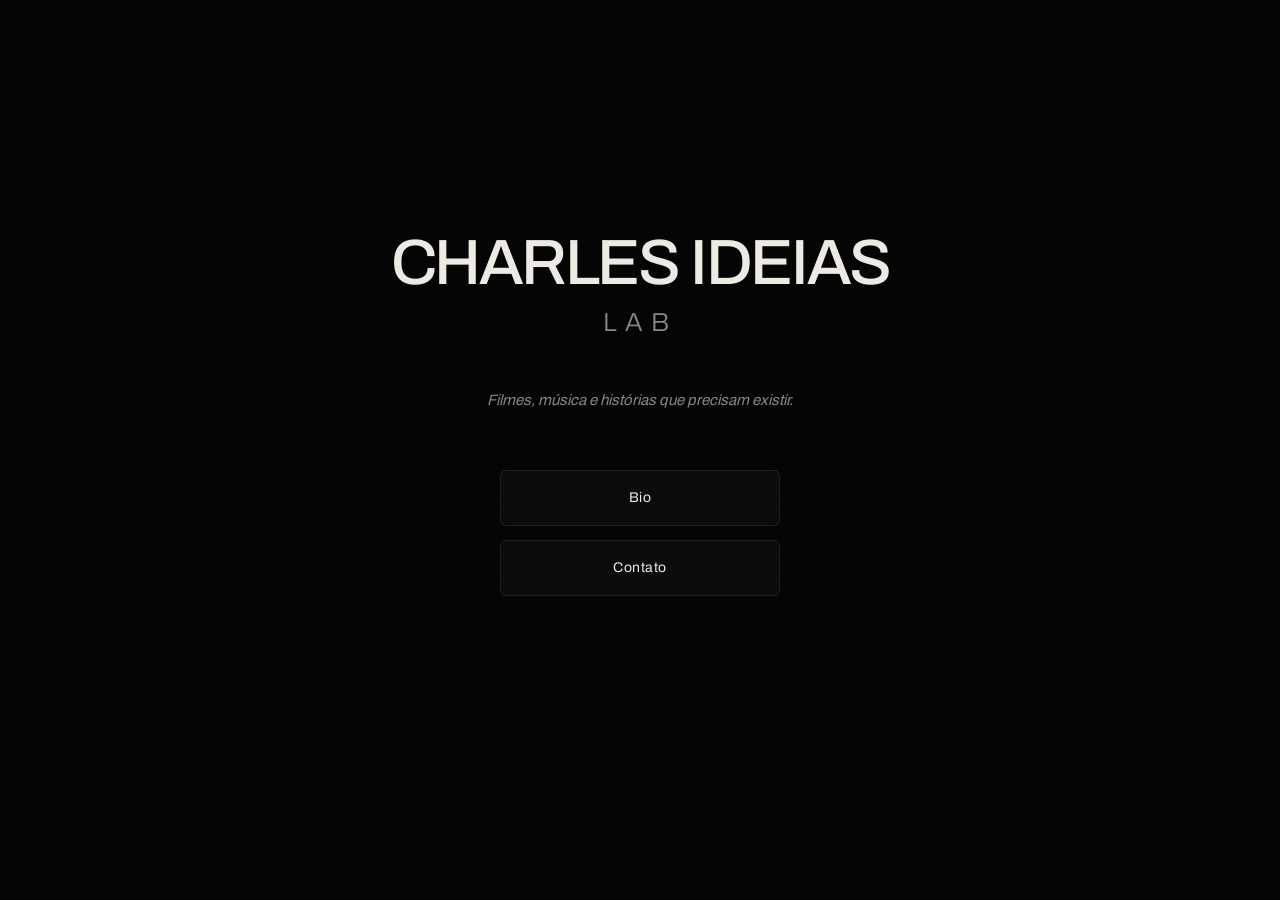
==== commit ea425b3c: "fix: video comprimido, marca sem quebra, instagram correto - bg.mp4 comprimido de 54MB para 7.2MB - " ====
--- a/index.html
+++ b/index.html
@@ -20,7 +20,7 @@
 <body>
   <div class="fundo-video">
     <video autoplay muted loop playsinline>
-      <source src="assets/background 4.mp4" type="video/mp4">
+      <source src="assets/bg.mp4" type="video/mp4">
     </video>
   </div>
 
--- a/styles.css
+++ b/styles.css
@@ -56,14 +56,14 @@
   width: 100%;
   height: 100%;
   object-fit: cover;
-  opacity: 0.35;
+  opacity: 0.5;
 }
 
 .fundo-video::after {
   content: "";
   position: absolute;
   inset: 0;
-  background: radial-gradient(ellipse at center, transparent 0%, var(--bg) 75%);
+  background: radial-gradient(ellipse at center, transparent 0%, rgba(5, 5, 5, 0.6) 70%, var(--bg) 100%);
 }
 
 ::selection {
@@ -108,11 +108,12 @@
 }
 
 .marca {
-  font-size: clamp(38px, 6.5vw, 72px);
+  font-size: clamp(34px, 5.8vw, 64px);
   font-weight: 500;
   line-height: 0.98;
   letter-spacing: -0.035em;
   text-transform: uppercase;
+  white-space: nowrap;
 }
 
 .complemento {
@@ -269,7 +270,7 @@
   }
 
   .marca {
-    font-size: clamp(32px, 10vw, 48px);
+    font-size: clamp(28px, 8vw, 42px);
   }
 
   .complemento {
